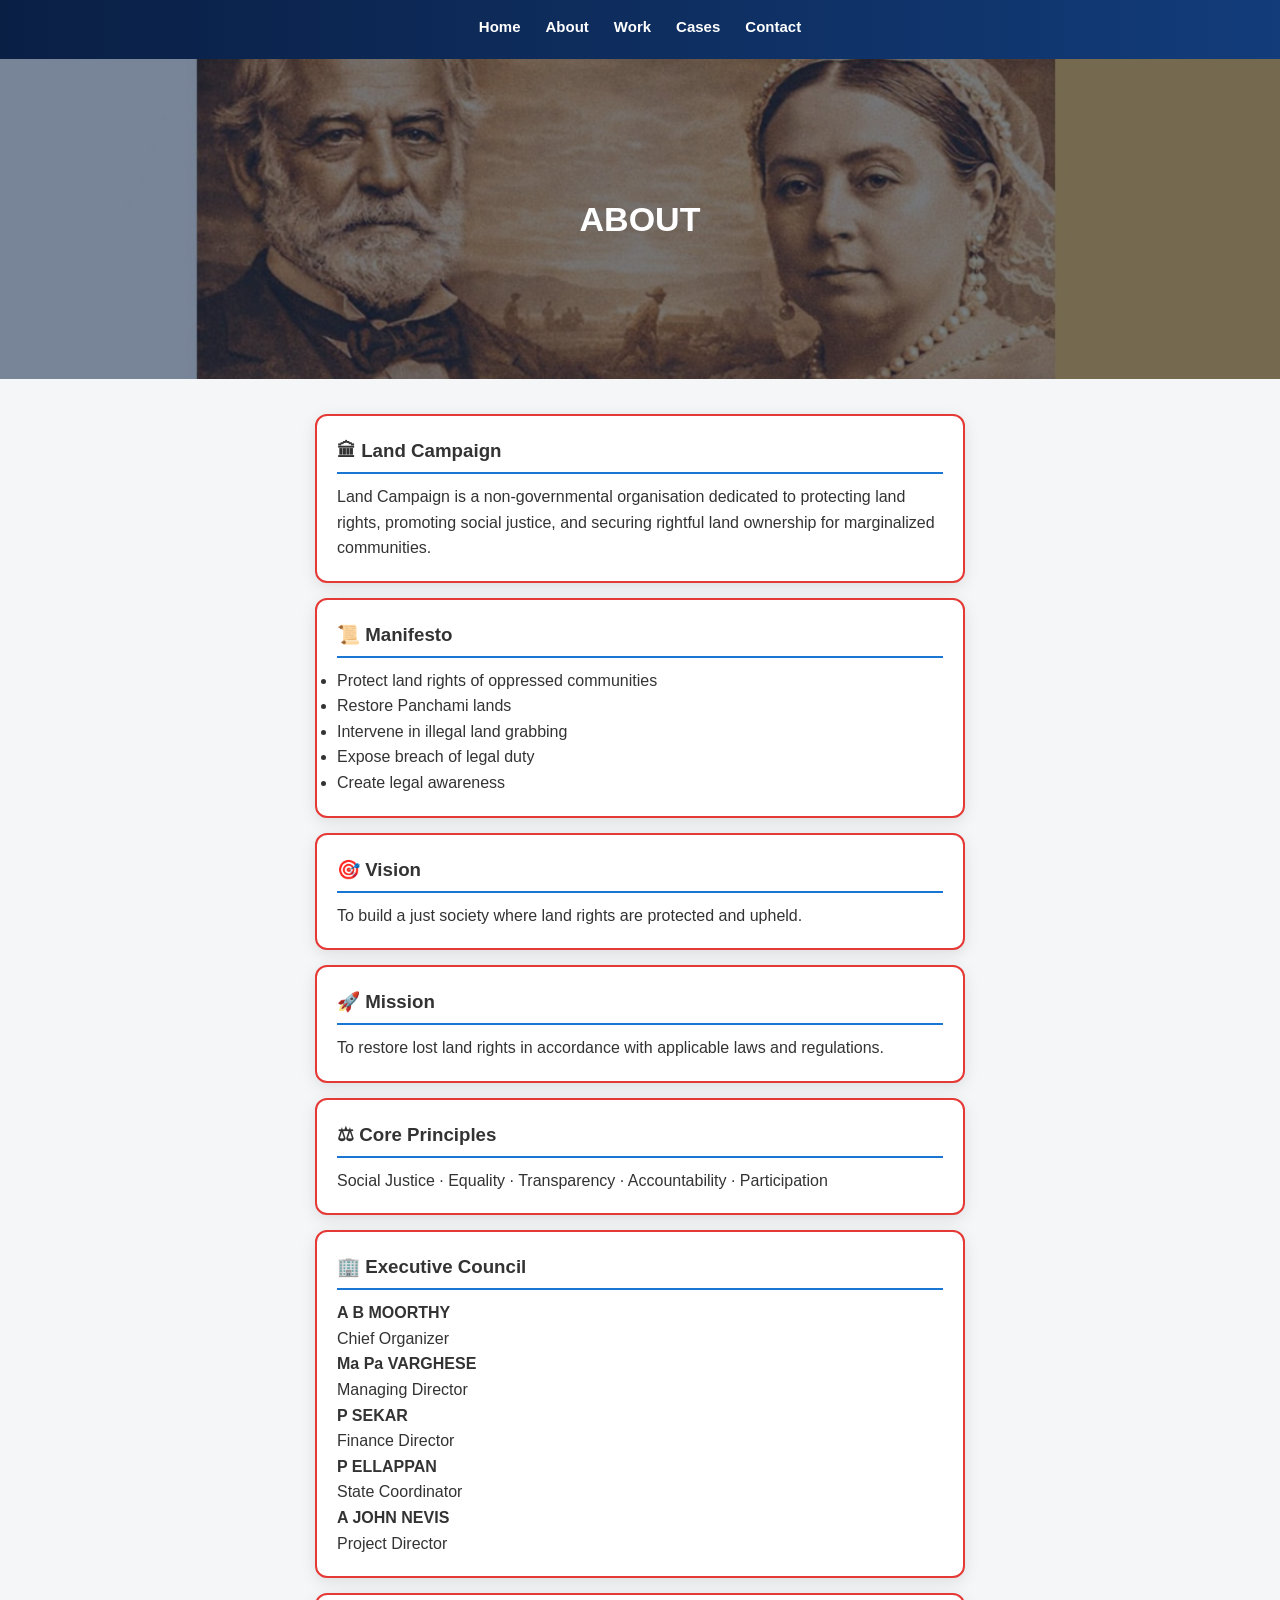
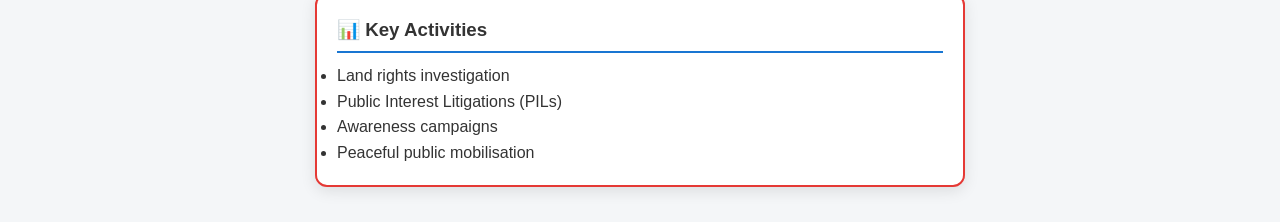
==== about.html @ 619ca06a "Update about.html" ====
<!DOCTYPE html>
<html lang="en">
<head>
  <meta charset="UTF-8">
  <meta name="viewport" content="width=device-width, initial-scale=1.0">
  <title>About - Land Campaign</title>

  <link rel="stylesheet" href="style.css?v=4">
</head>

<body>

<header>
  <nav class="navbar">
    <a href="index.html">Home</a>
    <a href="about.html">About</a>
    <a href="work.html">Work</a>
    <a href="cases.html">Cases</a>
    <a href="contact.html">Contact</a>
  </nav>
</header>

<section class="hero">
  <h1>ABOUT</h1>
</section>

<section class="container">

  <div class="card">
    <h3>🏛 Land Campaign</h3>
    <p>
      Land Campaign is a non-governmental organisation dedicated to protecting land rights,
      promoting social justice, and securing rightful land ownership for marginalized communities.
    </p>
  </div>

  <div class="card">
    <h3>📜 Manifesto</h3>
    <ul>
      <li>Protect land rights of oppressed communities</li>
      <li>Restore Panchami lands</li>
      <li>Intervene in illegal land grabbing</li>
      <li>Expose breach of legal duty</li>
      <li>Create legal awareness</li>
    </ul>
  </div>

  <div class="card">
    <h3>🎯 Vision</h3>
    <p> To build a just society where land rights are protected and upheld.</p>
  </div>

  <div class="card">
    <h3>🚀 Mission</h3>
    
    <p> To restore lost land rights in accordance with applicable laws and regulations.</p>
       </div>

  <div class="card">
    <h3>⚖ Core Principles</h3>
    <p>Social Justice · Equality · Transparency · Accountability · Participation</p>
  </div>

  <!-- ✅ UPDATED ORGANISATION STRUCTURE -->
  <div class="card">
    <h3>🏢 Executive Council</h3>

    <p><strong>A B MOORTHY</strong><br>Chief Organizer</p>
    <p><strong>Ma Pa VARGHESE</strong><br>Managing Director</p>
    <p><strong>P SEKAR</strong><br>Finance Director</p>
    <p><strong>P ELLAPPAN</strong><br>State Coordinator</p>
    <p><strong>A JOHN NEVIS</strong><br>Project Director</p>

  </div>

  <div class="card">
    <h3>📊 Key Activities</h3>
    <ul>
      <li>Land rights investigation</li>
      <li>Public Interest Litigations (PILs)</li>
      <li>Awareness campaigns</li>
      <li>Peaceful public mobilisation</li>
    </ul>
  </div>

</section>

</body>
</html>
---- style.css ----
/* ===== RESET ===== */
* {
  margin: 0;
  padding: 0;
  box-sizing: border-box;
  font-family: Arial, sans-serif;
}

/* ===== BODY ===== */
body {
  background: #f4f6f8;
  color: #333;
  line-height: 1.6;
}

/* ===== NAVBAR ===== */
header {
  background: linear-gradient(90deg, #0A1F44, #123C7A);
  padding: 15px;
  position: sticky;
  top: 0;
  z-index: 1000;
}

.navbar {
  display: flex;
  justify-content: center;
  gap: 25px;
}

.navbar a {
  color: white;
  text-decoration: none;
  font-size: 15px;
  transition: 0.3s;

  position: relative;
  font-weight: bold;
  padding-bottom: 5px;
}

.navbar a:hover {
  color: #FFD700;
}

/* 🔵 NAVBAR UNDERLINE */
.navbar a::after {
  content: "";
  position: absolute;
  width: 0%;
  height: 3px;
  background: #2196f3;
  left: 0;
  bottom: 0;
  transition: 0.3s;
}

.navbar a:hover::after {
  width: 100%;
}

/* ===== HERO FINAL ===== */
.hero {
  position: relative;
  width: 100%;
  height: 320px;

  background: url("./hero.jpg") no-repeat center;
  background-size: cover;

  display: flex;
  align-items: center;
  justify-content: center;

  text-align: center;
  overflow: hidden;
}

/* 🔥 Overlay */
.hero::after {
  content: "";
  position: absolute;
  width: 100%;
  height: 100%;
  background: rgba(10,31,68,0.55);
  top: 0;
  left: 0;
  z-index: 1;
}

/* 🔥 Text with animation */
.hero h1 {
  position: relative;
  color: white;
  font-size: 34px;
  font-weight: bold;
  z-index: 2;
  animation: fadeIn 2s ease;
}

/* 🔥 Fade animation */
@keyframes fadeIn {
  from {
    opacity: 0;
    transform: translateY(20px);
  }
  to {
    opacity: 1;
    transform: translateY(0);
  }
}

/* ===== CONTAINER ===== */
.container {
  padding: 20px;
  max-width: 1100px;
  margin: auto;
}

/* ===== SECTION HEADING ===== */
.container h2 {
  font-size: 26px;
  font-weight: bold;
  margin-bottom: 10px;
  position: relative;
}

.container h2::after {
  content: "";
  display: block;
  width: 80px;
  height: 3px;
  background: #1976d2;
  margin-top: 8px;
}

/* ===== CARD ===== */
.card {
  width: 100%;
  margin: 15px auto;
  padding: 20px;

  border: 2px solid #e53935;
  border-radius: 12px;
  background: white;

  box-shadow: 0 4px 15px rgba(0,0,0,0.1);
  transition: 0.3s;
  animation: slideUp 0.8s ease;
}

.card:hover {
  transform: translateY(-5px);
  box-shadow: 0 8px 20px rgba(0,0,0,0.2);
}

/* ===== CARD HEADING ===== */
.card h3 {
  border-bottom: 2px solid #1976d2;
  padding-bottom: 6px;
  margin-bottom: 10px;
}

/* ===== RESPONSIVE ===== */
@media (max-width: 480px) {
  .card {
    max-width: 95%;
  }
}

@media (min-width: 481px) and (max-width: 768px) {
  .card {
    max-width: 600px;
  }
}

@media (min-width: 769px) {
  .card {
    max-width: 650px;
  }
}

/* ===== HIGHLIGHT ===== */
.highlight {
  text-align: center;
  font-weight: bold;
  color: #0A1F44;
  margin-bottom: 20px;
  letter-spacing: 1px;
  animation: blink 2s infinite;
}

/* ===== BUTTON ===== */
button {
  background: linear-gradient(90deg, #0A1F44, #123C7A);
  color: white;
  border: none;
  padding: 10px 18px;
  border-radius: 6px;
  cursor: pointer;
  transition: 0.3s;
}

button:hover {
  background: #FFD700;
  color: black;
}

/* ===== INPUT ===== */
input, textarea {
  width: 100%;
  padding: 10px;
  border-radius: 6px;
  border: 1px solid #ccc;
}

/* ===== WHATSAPP BUTTON ===== */
.whatsapp-btn {
  display: inline-block;
  padding: 10px 15px;
  background: #25D366;
  color: white;
  border-radius: 6px;
  text-decoration: none;
  margin-top: 10px;
}

.whatsapp-btn:hover {
  background: #1ebc59;
}

/* ===== ANIMATIONS ===== */
@keyframes fadeIn {
  from {opacity: 0;}
  to {opacity: 1;}
}

@keyframes slideUp {
  from {
    transform: translateY(30px);
    opacity: 0;
  }
  to {
    transform: translateY(0);
    opacity: 1;
  }
}

@keyframes blink {
  50% {opacity: 0.5;}
}

/* ===== INTRO (optional keep) ===== */
.intro {
  padding: 30px 15px;
}

.intro h2 {
  font-size: 22px;
  margin-bottom: 10px;
}

.intro h3 {
  margin-top: 15px;
  font-size: 18px;
}

.intro p {
  line-height: 1.6;
  margin-bottom: 10px;
}

.contact-item p {
  margin: 5px 0;
}
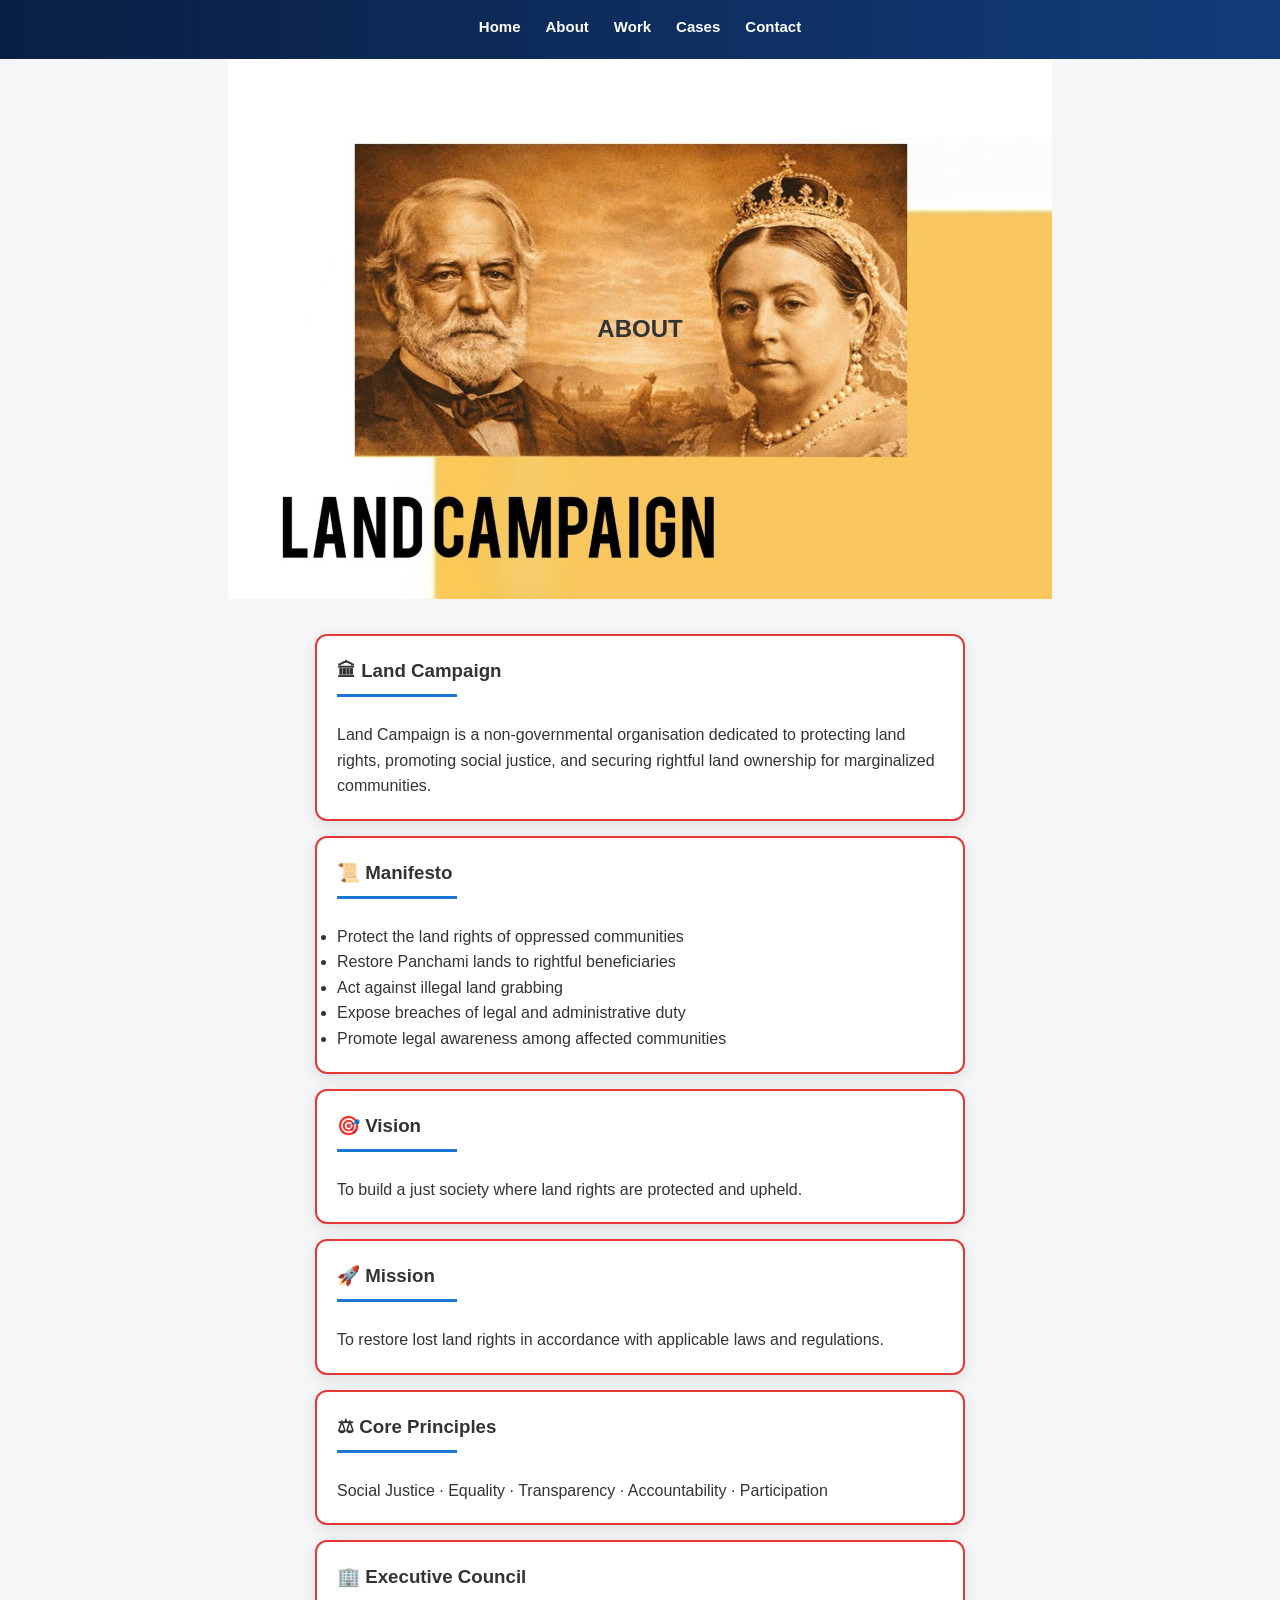
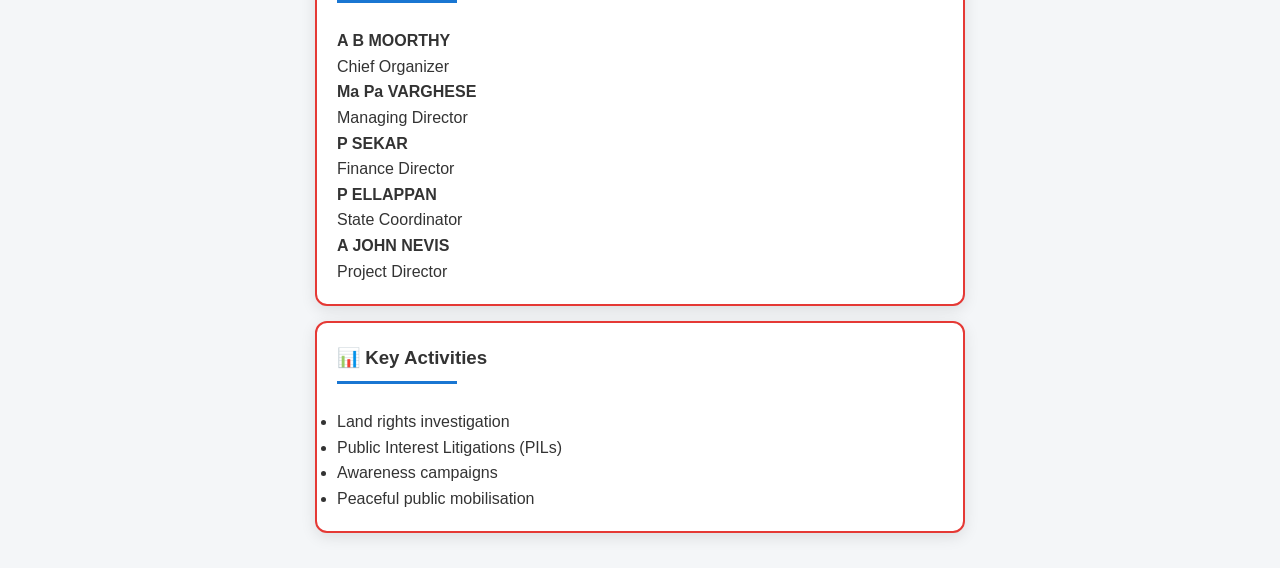
==== commit ec58b1d4: "Update about.html" ====
--- a/about.html
+++ b/about.html
@@ -4,8 +4,7 @@
   <meta charset="UTF-8">
   <meta name="viewport" content="width=device-width, initial-scale=1.0">
   <title>About - Land Campaign</title>
-
-  <link rel="stylesheet" href="style.css?v=4">
+<link rel="stylesheet" href="style.css?v=99">
 </head>
 
 <body>
@@ -33,17 +32,17 @@
       promoting social justice, and securing rightful land ownership for marginalized communities.
     </p>
   </div>
-
-  <div class="card">
-    <h3>📜 Manifesto</h3>
-    <ul>
-      <li>Protect land rights of oppressed communities</li>
-      <li>Restore Panchami lands</li>
-      <li>Intervene in illegal land grabbing</li>
-      <li>Expose breach of legal duty</li>
-      <li>Create legal awareness</li>
-    </ul>
-  </div>
+  
+<div class="card">
+  <h3>📜 Manifesto</h3>
+  <ul>
+    <li>Protect the land rights of oppressed communities</li>
+    <li>Restore Panchami lands to rightful beneficiaries</li>
+    <li>Act against illegal land grabbing</li>
+    <li>Expose breaches of legal and administrative duty</li>
+    <li>Promote legal awareness among affected communities</li>
+  </ul>
+</div>
 
   <div class="card">
     <h3>🎯 Vision</h3>
--- a/style.css
+++ b/style.css
@@ -33,7 +33,6 @@
   text-decoration: none;
   font-size: 15px;
   transition: 0.3s;
-
   position: relative;
   font-weight: bold;
   padding-bottom: 5px;
@@ -59,54 +58,25 @@
   width: 100%;
 }
 
-/* ===== HERO FINAL ===== */
+/* ===== HERO FINAL FIX ===== */
 .hero {
-  position: relative;
-  width: 100%;
-  height: 320px;
+  width: 100%;
+  height: 60vh;
 
   background: url("./hero.jpg") no-repeat center;
-  background-size: cover;
+  background-size: contain;   /* ✅ full image visible (laptop) */
+  background-color: #f4f6f8;  /* ✅ side gap smooth */
 
   display: flex;
   align-items: center;
   justify-content: center;
-
-  text-align: center;
-  overflow: hidden;
-}
-
-/* 🔥 Overlay */
-.hero::after {
-  content: "";
-  position: absolute;
-  width: 100%;
-  height: 100%;
-  background: rgba(10,31,68,0.55);
-  top: 0;
-  left: 0;
-  z-index: 1;
-}
-
-/* 🔥 Text with animation */
-.hero h1 {
-  position: relative;
-  color: white;
-  font-size: 34px;
-  font-weight: bold;
-  z-index: 2;
-  animation: fadeIn 2s ease;
-}
-
-/* 🔥 Fade animation */
-@keyframes fadeIn {
-  from {
-    opacity: 0;
-    transform: translateY(20px);
-  }
-  to {
-    opacity: 1;
-    transform: translateY(0);
+}
+
+/* 🔥 MOBILE FIX */
+@media (max-width: 480px) {
+  .hero {
+    height: 35vh;
+    background-size: cover;  /* ✅ mobile full fill */
   }
 }
 
@@ -117,48 +87,41 @@
   margin: auto;
 }
 
-/* ===== SECTION HEADING ===== */
-.container h2 {
-  font-size: 26px;
-  font-weight: bold;
-  margin-bottom: 10px;
+/* ===== CARD ===== */
+.card {
+  width: 100%;
+  margin: 15px auto;
+  padding: 20px;
+
+  border: 2px solid #e53935;
+  border-radius: 12px;
+  background: white;
+
+  box-shadow: 0 4px 15px rgba(0,0,0,0.1);
+  transition: 0.3s;
+  animation: slideUp 0.8s ease;
+}
+
+.card:hover {
+  transform: translateY(-5px);
+  box-shadow: 0 8px 20px rgba(0,0,0,0.2);
+}
+
+/* ===== CARD HEADING FIX ===== */
+.card h3 {
   position: relative;
-}
-
-.container h2::after {
+  padding-bottom: 10px;
+  margin-bottom: 15px;
+}
+
+/* 🔥 SAME UNDERLINE FOR ALL */
+.card h3::after {
   content: "";
   display: block;
-  width: 80px;
+  width: 120px;   /* ✅ equal size */
   height: 3px;
   background: #1976d2;
   margin-top: 8px;
-}
-
-/* ===== CARD ===== */
-.card {
-  width: 100%;
-  margin: 15px auto;
-  padding: 20px;
-
-  border: 2px solid #e53935;
-  border-radius: 12px;
-  background: white;
-
-  box-shadow: 0 4px 15px rgba(0,0,0,0.1);
-  transition: 0.3s;
-  animation: slideUp 0.8s ease;
-}
-
-.card:hover {
-  transform: translateY(-5px);
-  box-shadow: 0 8px 20px rgba(0,0,0,0.2);
-}
-
-/* ===== CARD HEADING ===== */
-.card h3 {
-  border-bottom: 2px solid #1976d2;
-  padding-bottom: 6px;
-  margin-bottom: 10px;
 }
 
 /* ===== RESPONSIVE ===== */
@@ -230,11 +193,6 @@
 }
 
 /* ===== ANIMATIONS ===== */
-@keyframes fadeIn {
-  from {opacity: 0;}
-  to {opacity: 1;}
-}
-
 @keyframes slideUp {
   from {
     transform: translateY(30px);
@@ -249,27 +207,3 @@
 @keyframes blink {
   50% {opacity: 0.5;}
 }
-
-/* ===== INTRO (optional keep) ===== */
-.intro {
-  padding: 30px 15px;
-}
-
-.intro h2 {
-  font-size: 22px;
-  margin-bottom: 10px;
-}
-
-.intro h3 {
-  margin-top: 15px;
-  font-size: 18px;
-}
-
-.intro p {
-  line-height: 1.6;
-  margin-bottom: 10px;
-}
-
-.contact-item p {
-  margin: 5px 0;
-}
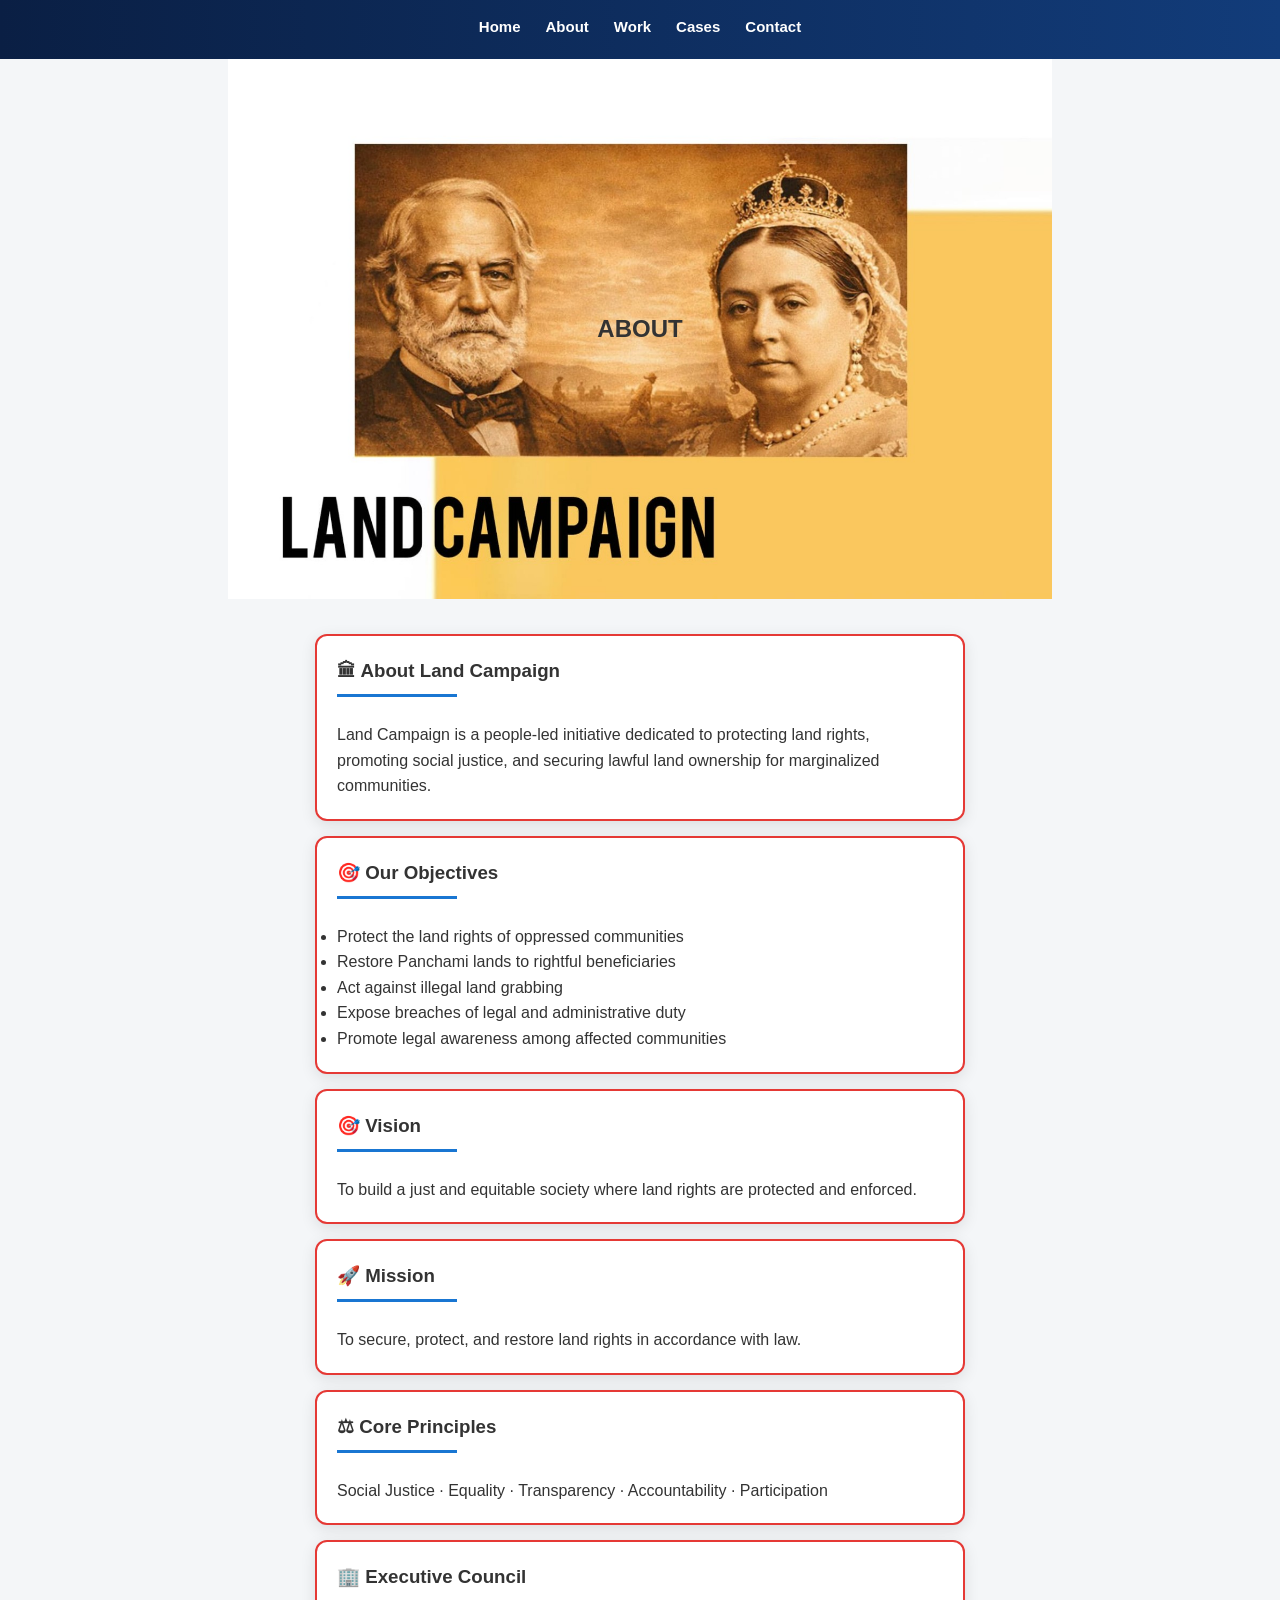
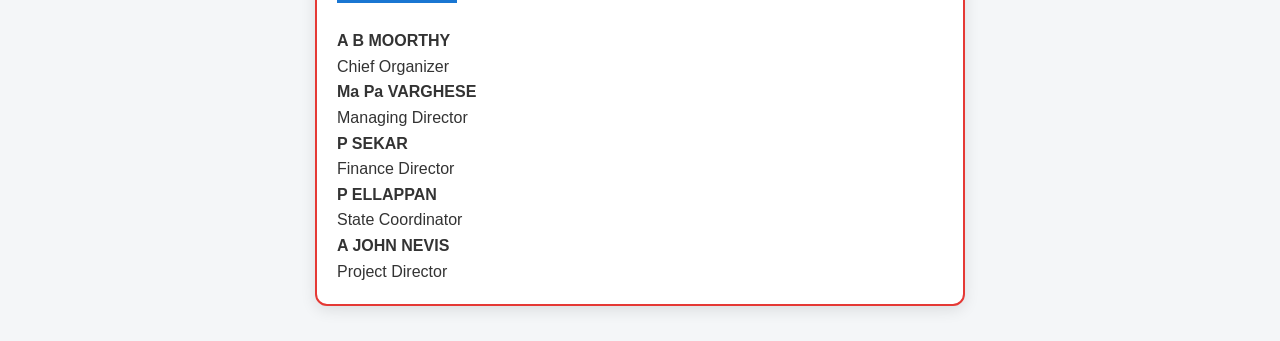
==== commit d87cf019: "Update about.html" ====
--- a/about.html
+++ b/about.html
@@ -4,7 +4,7 @@
   <meta charset="UTF-8">
   <meta name="viewport" content="width=device-width, initial-scale=1.0">
   <title>About - Land Campaign</title>
-<link rel="stylesheet" href="style.css?v=99">
+  <link rel="stylesheet" href="style.css?v=99">
 </head>
 
 <body>
@@ -25,42 +25,52 @@
 
 <section class="container">
 
+  <!-- About -->
   <div class="card">
-    <h3>🏛 Land Campaign</h3>
+    <h3>🏛 About Land Campaign</h3>
     <p>
-      Land Campaign is a non-governmental organisation dedicated to protecting land rights,
-      promoting social justice, and securing rightful land ownership for marginalized communities.
+      Land Campaign is a people-led initiative dedicated to protecting land rights,
+      promoting social justice, and securing lawful land ownership for marginalized communities.
     </p>
   </div>
-  
-<div class="card">
-  <h3>📜 Manifesto</h3>
-  <ul>
-    <li>Protect the land rights of oppressed communities</li>
-    <li>Restore Panchami lands to rightful beneficiaries</li>
-    <li>Act against illegal land grabbing</li>
-    <li>Expose breaches of legal and administrative duty</li>
-    <li>Promote legal awareness among affected communities</li>
-  </ul>
-</div>
 
+  <!-- Objectives -->
+  <div class="card">
+    <h3>🎯 Our Objectives</h3>
+    <ul>
+      <li>Protect the land rights of oppressed communities</li>
+      <li>Restore Panchami lands to rightful beneficiaries</li>
+      <li>Act against illegal land grabbing</li>
+      <li>Expose breaches of legal and administrative duty</li>
+      <li>Promote legal awareness among affected communities</li>
+    </ul>
+  </div>
+
+  <!-- Vision -->
   <div class="card">
     <h3>🎯 Vision</h3>
-    <p> To build a just society where land rights are protected and upheld.</p>
+    <p>
+      To build a just and equitable society where land rights are protected and enforced.
+    </p>
   </div>
 
+  <!-- Mission -->
   <div class="card">
     <h3>🚀 Mission</h3>
-    
-    <p> To restore lost land rights in accordance with applicable laws and regulations.</p>
-       </div>
+    <p>
+      To secure, protect, and restore land rights in accordance with law.
+    </p>
+  </div>
 
+  <!-- Core Principles -->
   <div class="card">
     <h3>⚖ Core Principles</h3>
-    <p>Social Justice · Equality · Transparency · Accountability · Participation</p>
+    <p>
+      Social Justice · Equality · Transparency · Accountability · Participation
+    </p>
   </div>
 
-  <!-- ✅ UPDATED ORGANISATION STRUCTURE -->
+  <!-- Executive Council -->
   <div class="card">
     <h3>🏢 Executive Council</h3>
 
@@ -72,16 +82,6 @@
 
   </div>
 
-  <div class="card">
-    <h3>📊 Key Activities</h3>
-    <ul>
-      <li>Land rights investigation</li>
-      <li>Public Interest Litigations (PILs)</li>
-      <li>Awareness campaigns</li>
-      <li>Peaceful public mobilisation</li>
-    </ul>
-  </div>
-
 </section>
 
 </body>
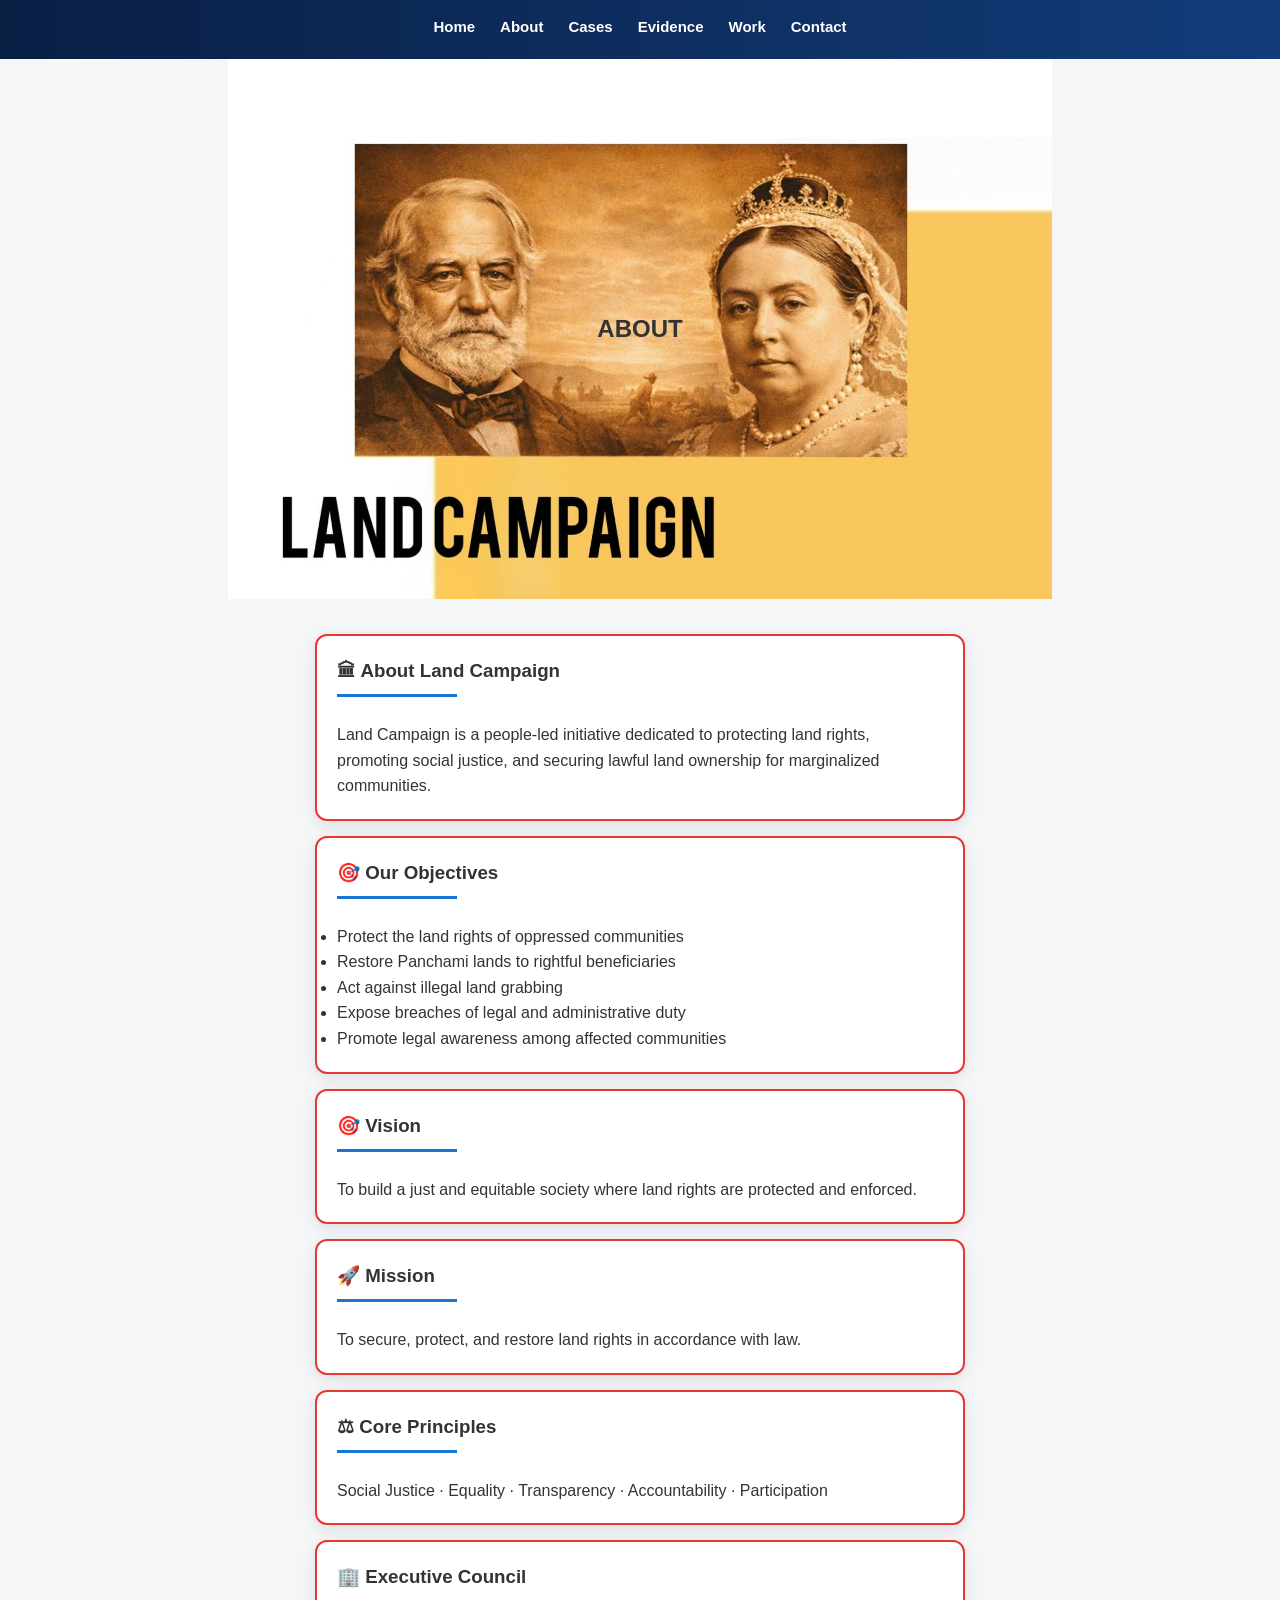
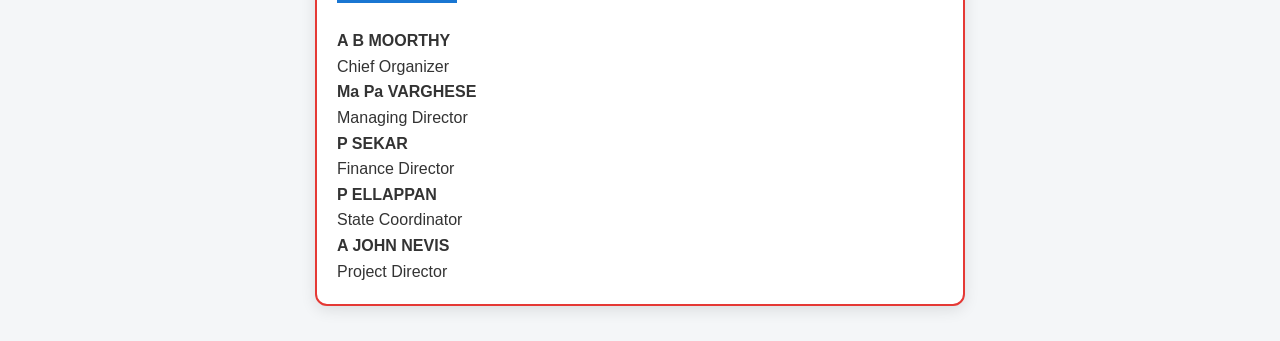
==== commit 88279d52: "Update about.html" ====
--- a/about.html
+++ b/about.html
@@ -11,11 +11,12 @@
 
 <header>
   <nav class="navbar">
-    <a href="index.html">Home</a>
-    <a href="about.html">About</a>
-    <a href="work.html">Work</a>
-    <a href="cases.html">Cases</a>
-    <a href="contact.html">Contact</a>
+<a href="index.html">Home</a>
+<a href="about.html">About</a>
+<a href="cases.html">Cases</a>
+<a href="evidence.html">Evidence</a>
+<a href="work.html">Work</a>
+<a href="contact.html">Contact</a>
   </nav>
 </header>
 
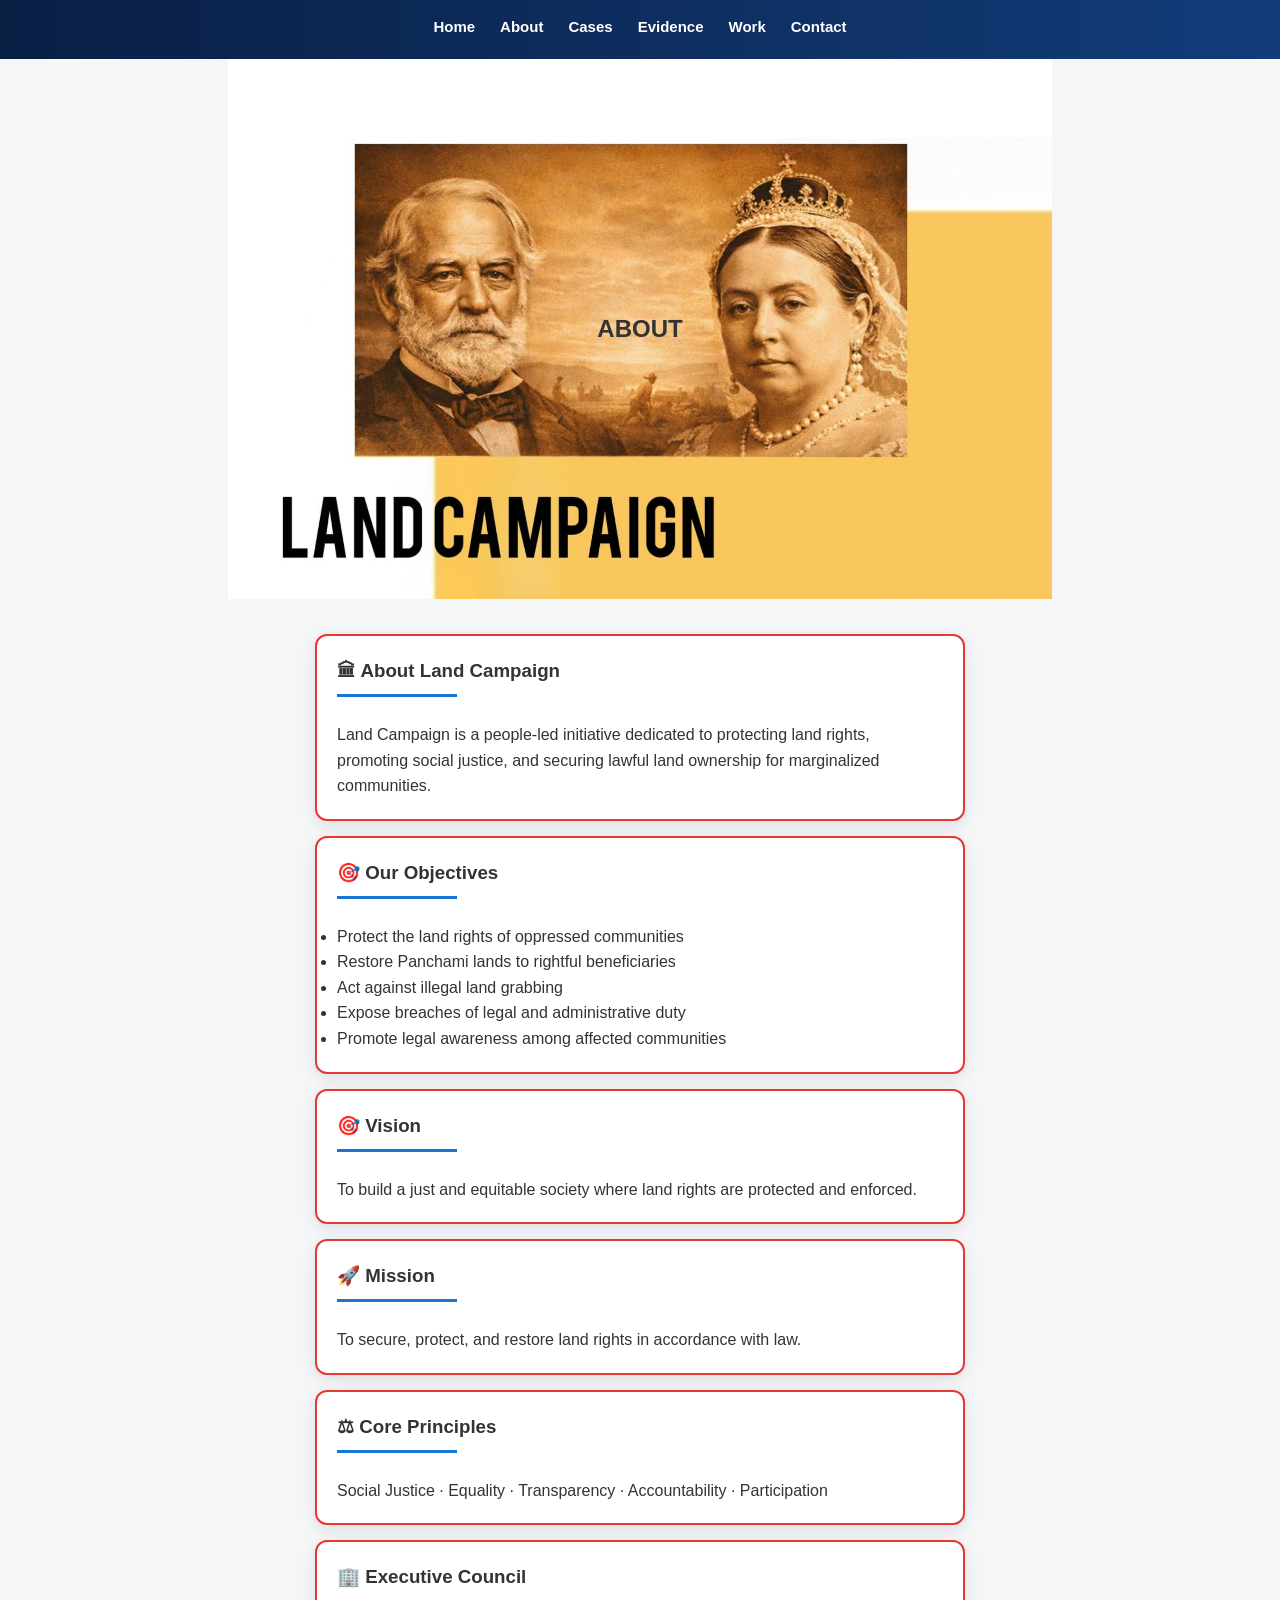
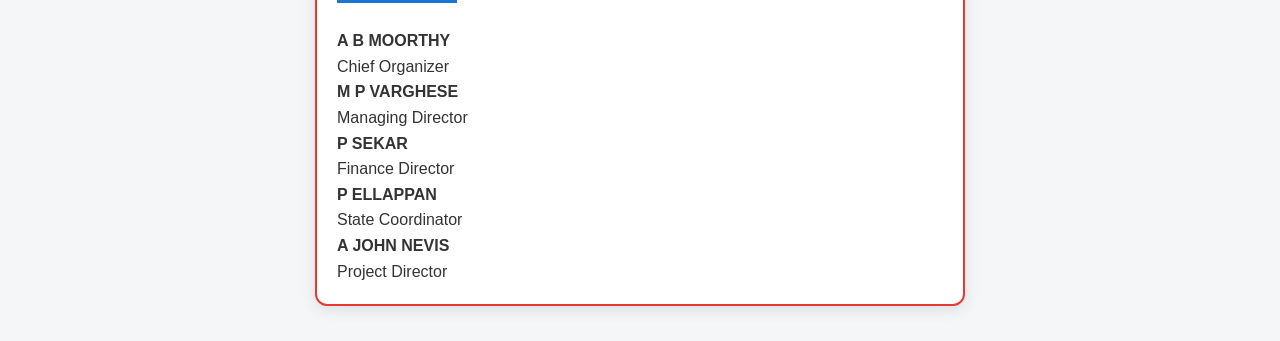
==== commit 236c361b: "Update about.html" ====
--- a/about.html
+++ b/about.html
@@ -76,7 +76,7 @@
     <h3>🏢 Executive Council</h3>
 
     <p><strong>A B MOORTHY</strong><br>Chief Organizer</p>
-    <p><strong>Ma Pa VARGHESE</strong><br>Managing Director</p>
+    <p><strong>M P VARGHESE</strong><br>Managing Director</p>
     <p><strong>P SEKAR</strong><br>Finance Director</p>
     <p><strong>P ELLAPPAN</strong><br>State Coordinator</p>
     <p><strong>A JOHN NEVIS</strong><br>Project Director</p>
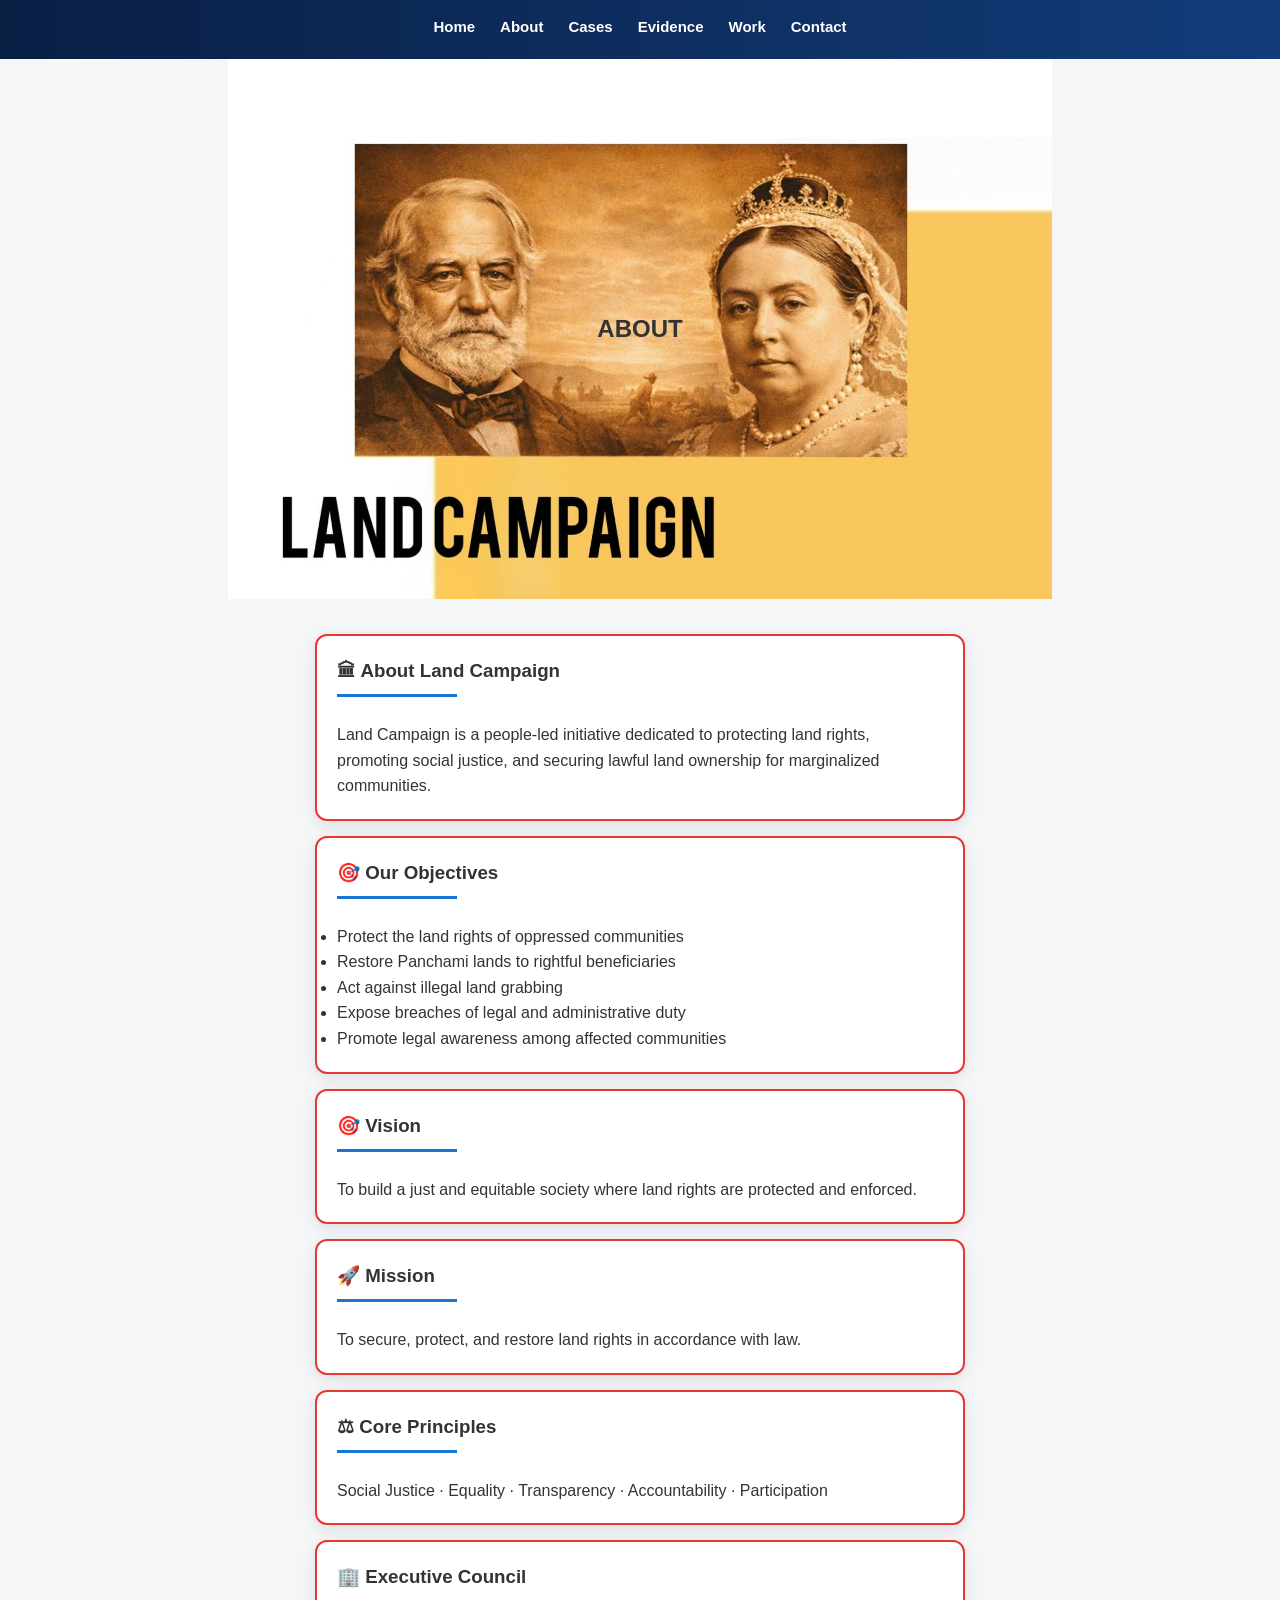
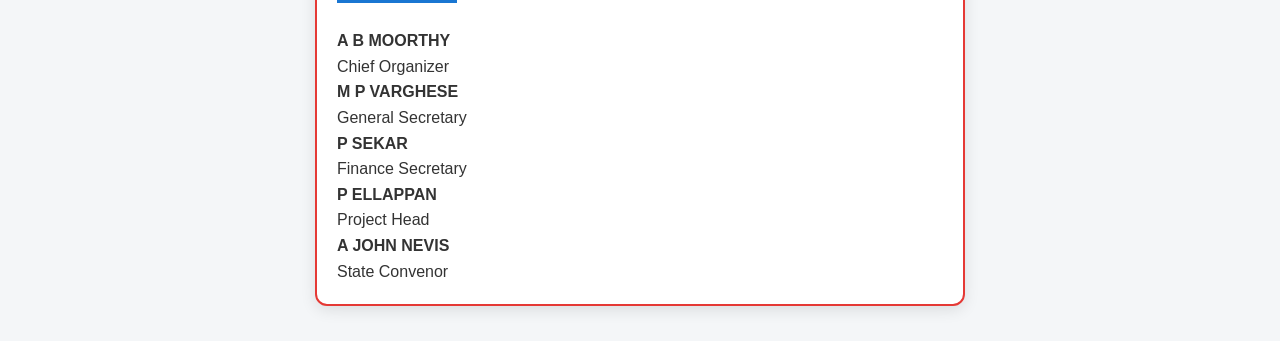
==== commit 9a810491: "Update about.html" ====
--- a/about.html
+++ b/about.html
@@ -76,10 +76,10 @@
     <h3>🏢 Executive Council</h3>
 
     <p><strong>A B MOORTHY</strong><br>Chief Organizer</p>
-    <p><strong>M P VARGHESE</strong><br>Managing Director</p>
-    <p><strong>P SEKAR</strong><br>Finance Director</p>
-    <p><strong>P ELLAPPAN</strong><br>State Coordinator</p>
-    <p><strong>A JOHN NEVIS</strong><br>Project Director</p>
+    <p><strong>M P VARGHESE</strong><br>General Secretary</p>
+    <p><strong>P SEKAR</strong><br>Finance Secretary</p>
+    <p><strong>P ELLAPPAN</strong><br>Project Head</p>
+    <p><strong>A JOHN NEVIS</strong><br>State Convenor</p>
 
   </div>
 
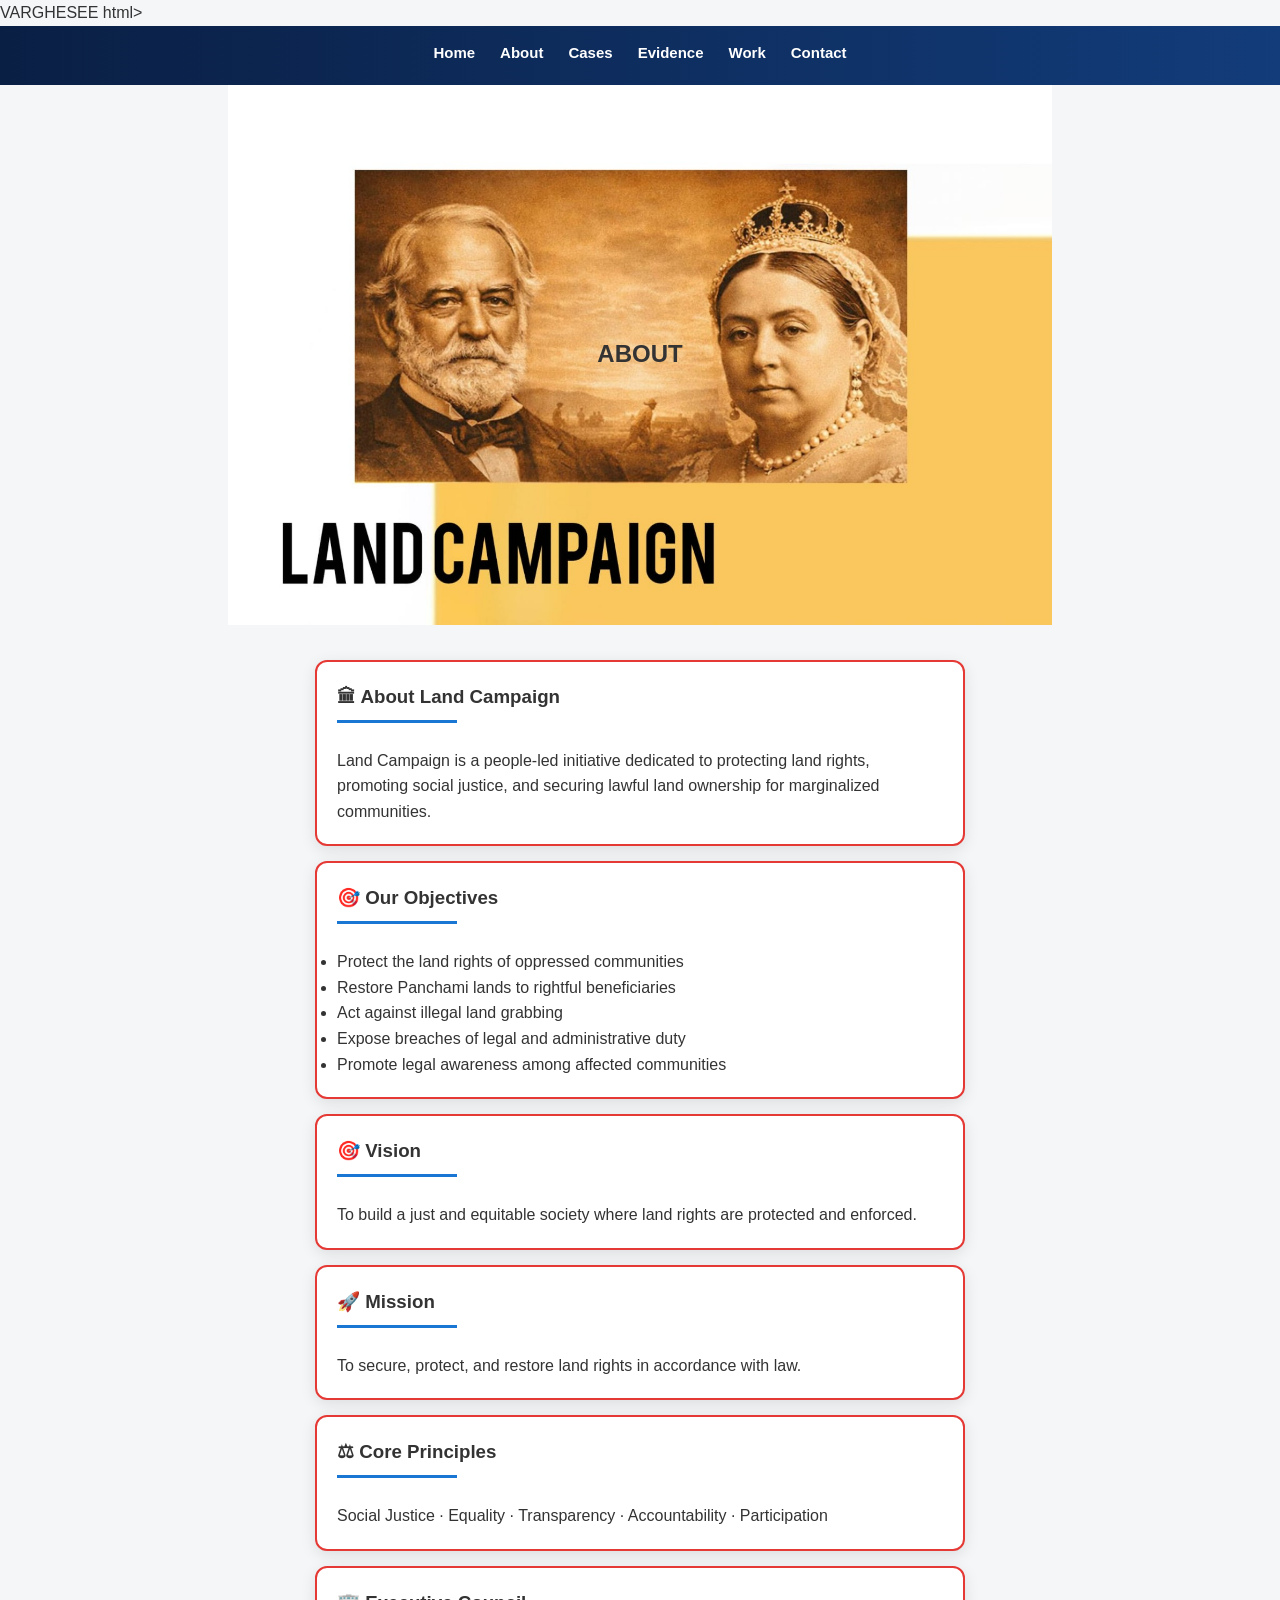
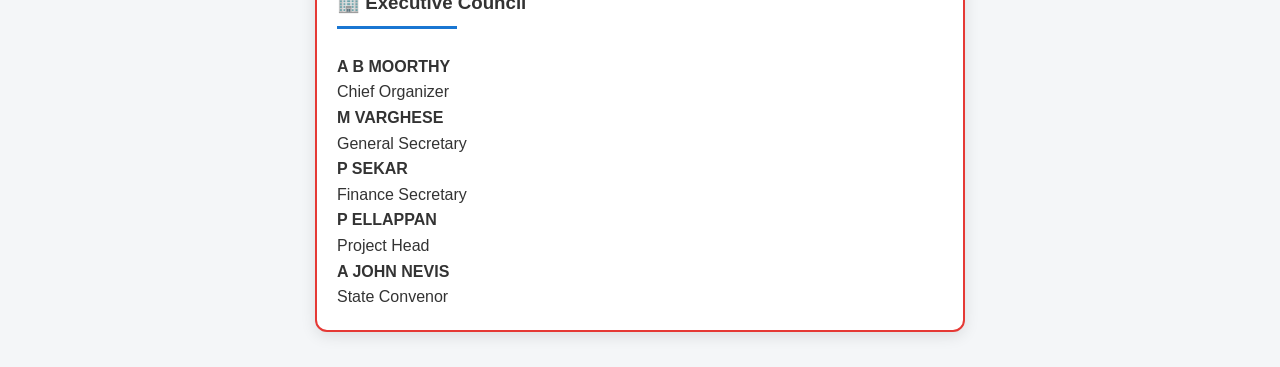
==== commit 0d33826a: "Fix name formatting for General Secretary" ====
--- a/about.html
+++ b/about.html
@@ -1,4 +1,4 @@
-<!DOCTYPE html>
+VARGHESEE html>
 <html lang="en">
 <head>
   <meta charset="UTF-8">
@@ -76,7 +76,7 @@
     <h3>🏢 Executive Council</h3>
 
     <p><strong>A B MOORTHY</strong><br>Chief Organizer</p>
-    <p><strong>M P VARGHESE</strong><br>General Secretary</p>
+    <p><strong>M VARGHESE</strong><br>General Secretary</p>
     <p><strong>P SEKAR</strong><br>Finance Secretary</p>
     <p><strong>P ELLAPPAN</strong><br>Project Head</p>
     <p><strong>A JOHN NEVIS</strong><br>State Convenor</p>
